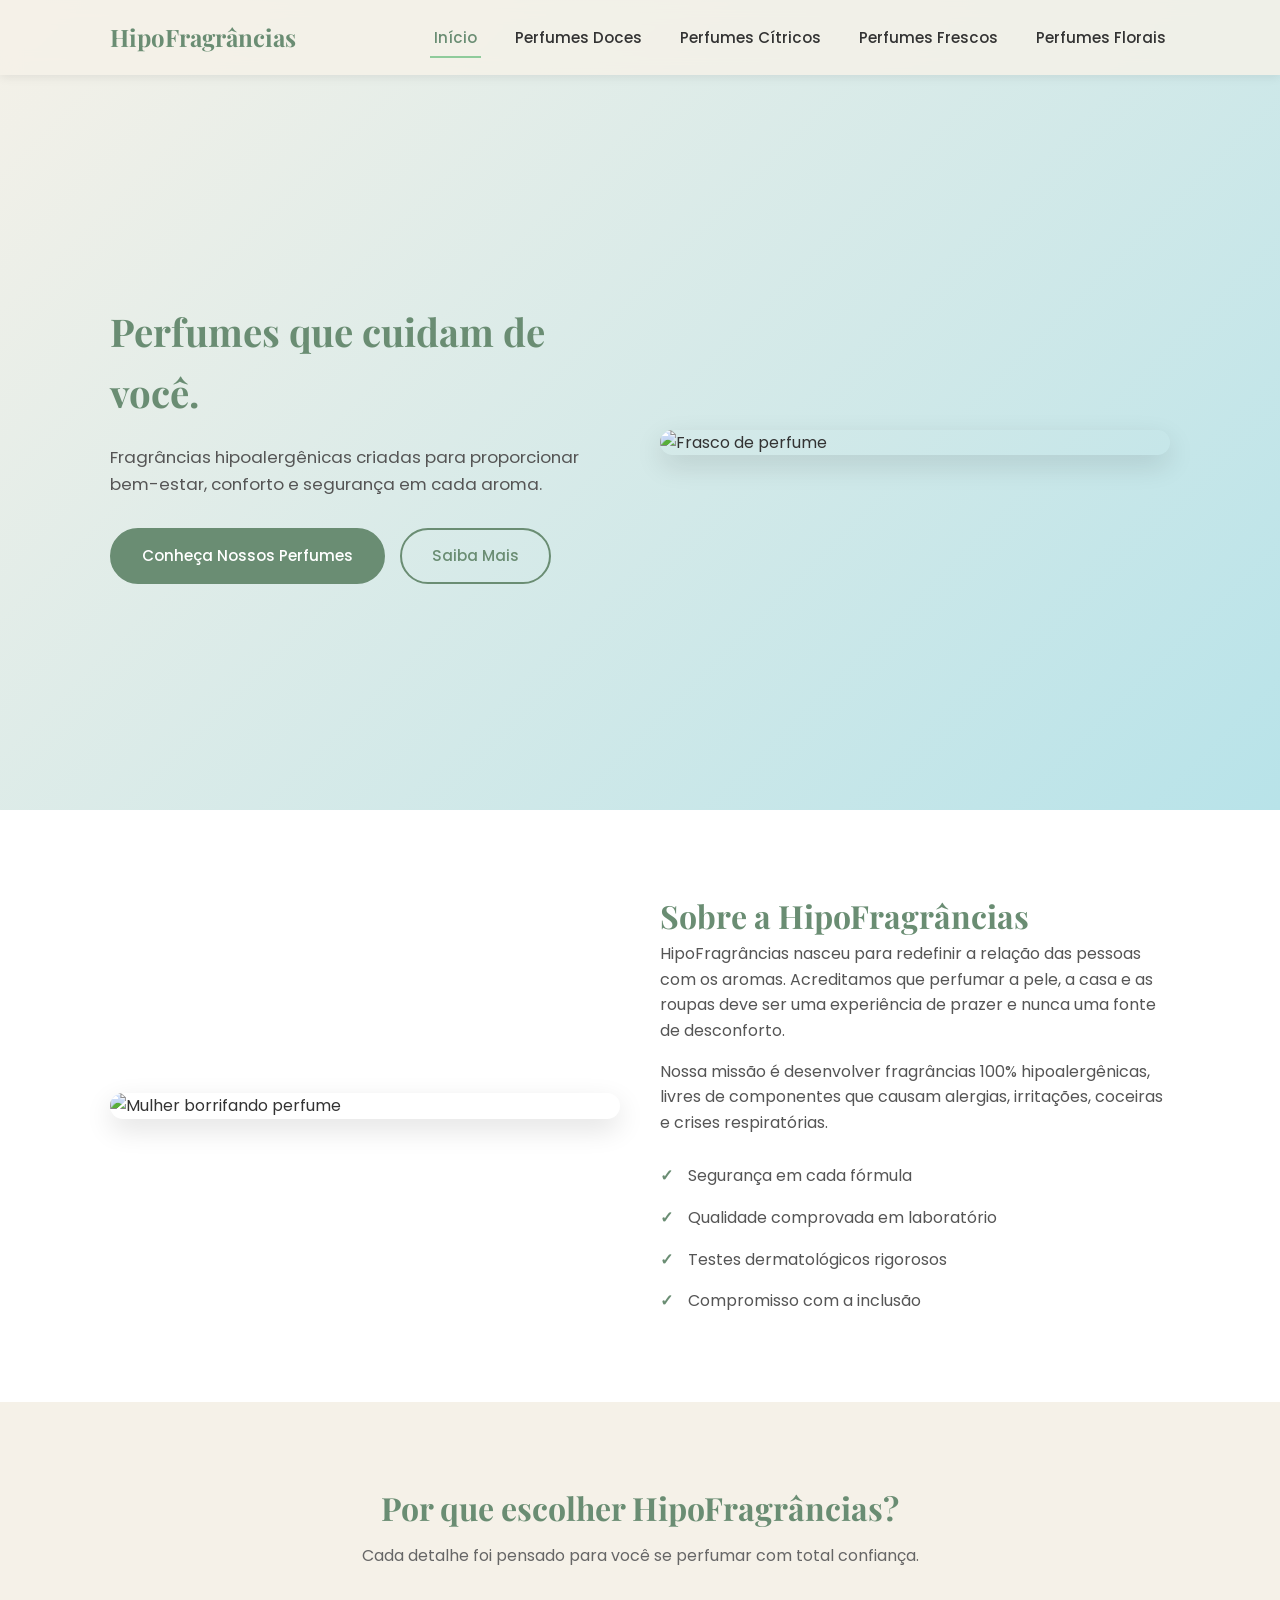
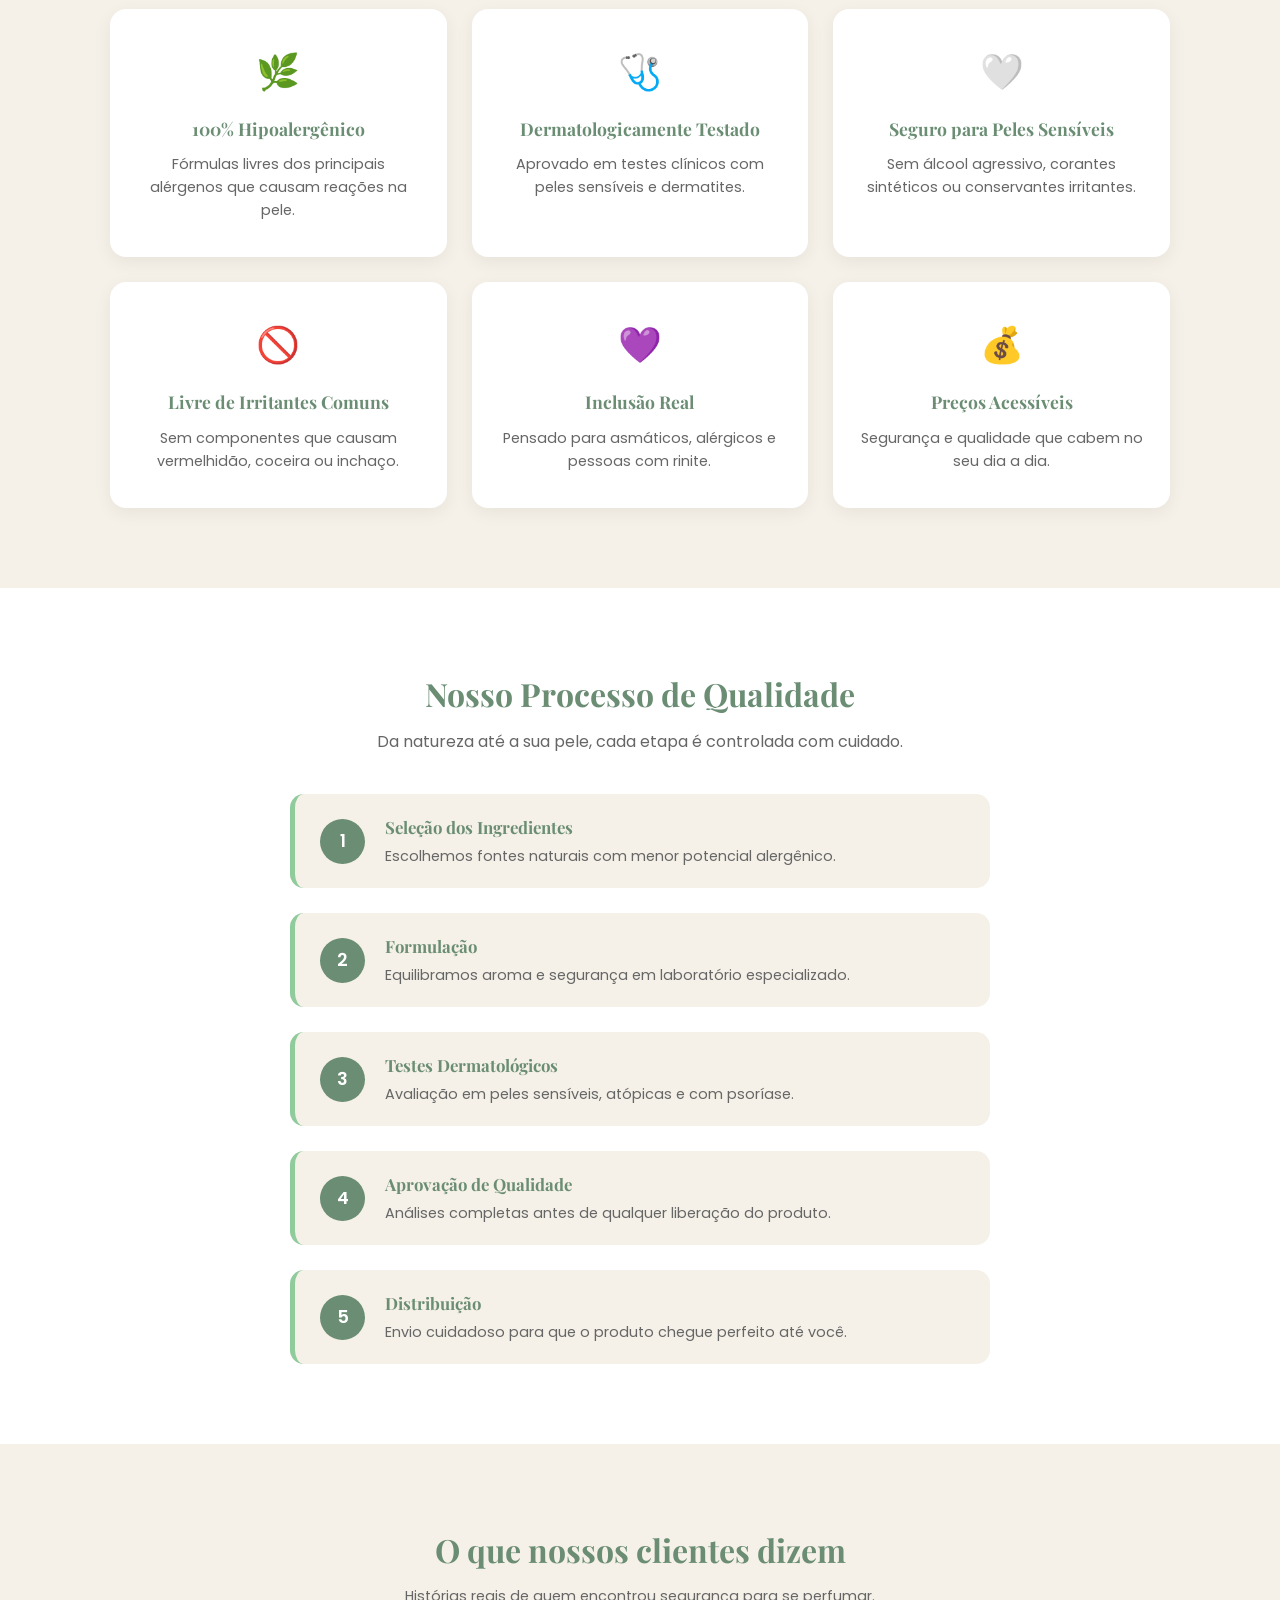
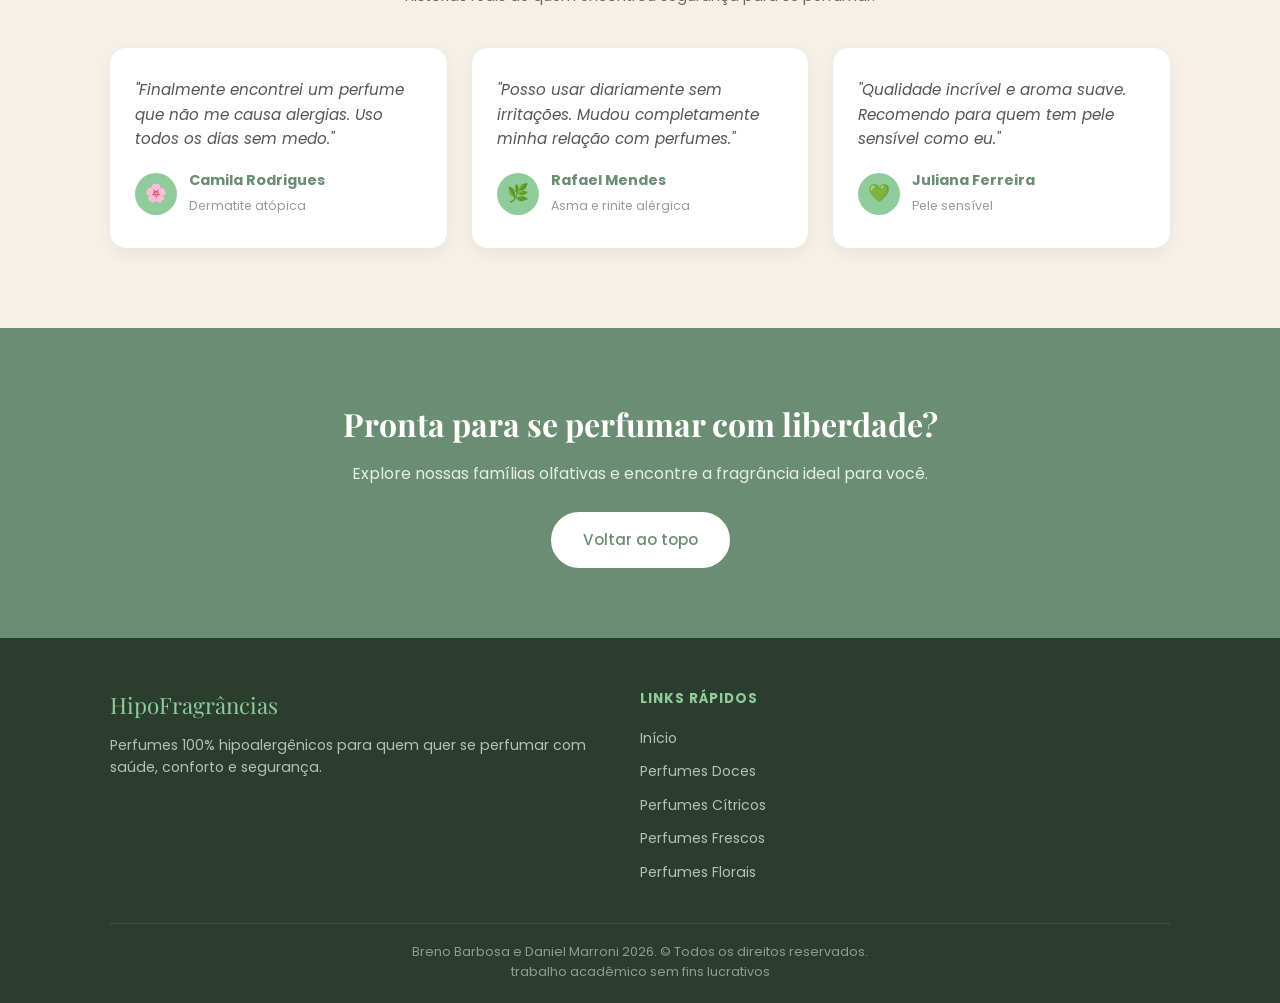
==== index.html @ e30b5a6f "Add files via upload" ====
<!DOCTYPE html>
<html lang="pt-BR">
<head>
  <meta charset="UTF-8">
  <meta name="viewport" content="width=device-width, initial-scale=1.0">
  <title>HipoFragrâncias - Perfumes Hipoalergênicos</title>
  <meta name="description" content="HipoFragrâncias: perfumes 100% hipoalergênicos, dermatologicamente testados, seguros para peles sensíveis, alérgicos, asmáticos e portadores de dermatite e psoríase.">
  <meta name="keywords" content="perfume hipoalergênico, fragrância sem alergia, perfume pele sensível, dermatite, psoríase, asma, rinite">
  <meta name="author" content="HipoFragrâncias">
  <link rel="stylesheet" href="style.css">
</head>
<body>

  <header>
    <nav class="menu">
      <a href="index.html" class="logo">HipoFragrâncias</a>
      <ul class="menu-links">
        <li><a href="index.html" class="ativo">Início</a></li>
        <li><a href="doces.html">Perfumes Doces</a></li>
        <li><a href="citricos.html">Perfumes Cítricos</a></li>
        <li><a href="frescos.html">Perfumes Frescos</a></li>
        <li><a href="florais.html">Perfumes Florais</a></li>
      </ul>
    </nav>
  </header>

  <main>

    <!-- HERO -->
    <section class="hero">
      <div class="container">
        <div class="hero-texto">
          <h1>Perfumes que cuidam de você.</h1>
          <p>Fragrâncias hipoalergênicas criadas para proporcionar bem-estar, conforto e segurança em cada aroma.</p>
          <div class="hero-botoes">
            <a href="doces.html" class="btn btn-primario">Conheça Nossos Perfumes</a>
            <a href="#sobre" class="btn btn-secundario">Saiba Mais</a>
          </div>
        </div>
        <div class="hero-imagem">
          <img src="https://down-br.img.susercontent.com/file/br-11134207-7r98o-md8eh5cwuecyc3" alt="Frasco de perfume">
        </div>
      </div>
    </section>

    <!-- SOBRE -->
    <section class="sobre" id="sobre">
      <div class="container">
        <div class="sobre-imagem">
          <img src="https://blog.giovannababy.com.br/wordpress/wp-content/uploads/2021/12/future-of-fragrance-lede-scaled-e1638587434741-1568x1260.jpg" alt="Mulher borrifando perfume">
        </div>
        <div class="sobre-texto">
          <h2>Sobre a HipoFragrâncias</h2>
          <p>HipoFragrâncias nasceu para redefinir a relação das pessoas com os aromas. Acreditamos que perfumar a pele, a casa e as roupas deve ser uma experiência de prazer e nunca uma fonte de desconforto.</p>
          <p>Nossa missão é desenvolver fragrâncias 100% hipoalergênicas, livres de componentes que causam alergias, irritações, coceiras e crises respiratórias.</p>
          <ul class="lista-sobre">
            <li>Segurança em cada fórmula</li>
            <li>Qualidade comprovada em laboratório</li>
            <li>Testes dermatológicos rigorosos</li>
            <li>Compromisso com a inclusão</li>
          </ul>
        </div>
      </div>
    </section>

    <!-- DIFERENCIAIS -->
    <section class="diferenciais">
      <div class="container">
        <h2 class="titulo-secao">Por que escolher HipoFragrâncias?</h2>
        <p class="subtitulo-secao">Cada detalhe foi pensado para você se perfumar com total confiança.</p>
        <div class="cards-grid">
          <div class="card">
            <div class="card-icone">🌿</div>
            <h3>100% Hipoalergênico</h3>
            <p>Fórmulas livres dos principais alérgenos que causam reações na pele.</p>
          </div>
          <div class="card">
            <div class="card-icone">🩺</div>
            <h3>Dermatologicamente Testado</h3>
            <p>Aprovado em testes clínicos com peles sensíveis e dermatites.</p>
          </div>
          <div class="card">
            <div class="card-icone">🤍</div>
            <h3>Seguro para Peles Sensíveis</h3>
            <p>Sem álcool agressivo, corantes sintéticos ou conservantes irritantes.</p>
          </div>
          <div class="card">
            <div class="card-icone">🚫</div>
            <h3>Livre de Irritantes Comuns</h3>
            <p>Sem componentes que causam vermelhidão, coceira ou inchaço.</p>
          </div>
          <div class="card">
            <div class="card-icone">💜</div>
            <h3>Inclusão Real</h3>
            <p>Pensado para asmáticos, alérgicos e pessoas com rinite.</p>
          </div>
          <div class="card">
            <div class="card-icone">💰</div>
            <h3>Preços Acessíveis</h3>
            <p>Segurança e qualidade que cabem no seu dia a dia.</p>
          </div>
        </div>
      </div>
    </section>

    <!-- PROCESSO DE QUALIDADE -->
    <section class="processo">
      <div class="container">
        <h2 class="titulo-secao">Nosso Processo de Qualidade</h2>
        <p class="subtitulo-secao">Da natureza até a sua pele, cada etapa é controlada com cuidado.</p>
        <div class="timeline">
          <div class="etapa">
            <div class="etapa-numero">1</div>
            <div>
              <h3>Seleção dos Ingredientes</h3>
              <p>Escolhemos fontes naturais com menor potencial alergênico.</p>
            </div>
          </div>
          <div class="etapa">
            <div class="etapa-numero">2</div>
            <div>
              <h3>Formulação</h3>
              <p>Equilibramos aroma e segurança em laboratório especializado.</p>
            </div>
          </div>
          <div class="etapa">
            <div class="etapa-numero">3</div>
            <div>
              <h3>Testes Dermatológicos</h3>
              <p>Avaliação em peles sensíveis, atópicas e com psoríase.</p>
            </div>
          </div>
          <div class="etapa">
            <div class="etapa-numero">4</div>
            <div>
              <h3>Aprovação de Qualidade</h3>
              <p>Análises completas antes de qualquer liberação do produto.</p>
            </div>
          </div>
          <div class="etapa">
            <div class="etapa-numero">5</div>
            <div>
              <h3>Distribuição</h3>
              <p>Envio cuidadoso para que o produto chegue perfeito até você.</p>
            </div>
          </div>
        </div>
      </div>
    </section>

    <!-- DEPOIMENTOS -->
    <section class="depoimentos">
      <div class="container">
        <h2 class="titulo-secao">O que nossos clientes dizem</h2>
        <p class="subtitulo-secao">Histórias reais de quem encontrou segurança para se perfumar.</p>
        <div class="depoimentos-grid">
          <div class="depoimento">
            <p>"Finalmente encontrei um perfume que não me causa alergias. Uso todos os dias sem medo."</p>
            <div class="depoimento-autor">
              <div class="avatar">🌸</div>
              <div>
                <strong>Camila Rodrigues</strong>
                <span>Dermatite atópica</span>
              </div>
            </div>
          </div>
          <div class="depoimento">
            <p>"Posso usar diariamente sem irritações. Mudou completamente minha relação com perfumes."</p>
            <div class="depoimento-autor">
              <div class="avatar">🌿</div>
              <div>
                <strong>Rafael Mendes</strong>
                <span>Asma e rinite alérgica</span>
              </div>
            </div>
          </div>
          <div class="depoimento">
            <p>"Qualidade incrível e aroma suave. Recomendo para quem tem pele sensível como eu."</p>
            <div class="depoimento-autor">
              <div class="avatar">💚</div>
              <div>
                <strong>Juliana Ferreira</strong>
                <span>Pele sensível</span>
              </div>
            </div>
          </div>
        </div>
      </div>
    </section>

    <!-- CTA -->
    <section class="cta">
      <h2>Pronta para se perfumar com liberdade?</h2>
      <p>Explore nossas famílias olfativas e encontre a fragrância ideal para você.</p>
      <a href="#" class="btn btn-primario">Voltar ao topo</a>
    </section>

  </main>

  <footer>
    <div class="container">
      <div class="footer-grid">
        <div>
          <div class="footer-logo">HipoFragrâncias</div>
          <p>Perfumes 100% hipoalergênicos para quem quer se perfumar com saúde, conforto e segurança.</p>
        </div>
        <div>
          <h4>Links Rápidos</h4>
          <ul>
            <li><a href="index.html">Início</a></li>
            <li><a href="doces.html">Perfumes Doces</a></li>
            <li><a href="citricos.html">Perfumes Cítricos</a></li>
            <li><a href="frescos.html">Perfumes Frescos</a></li>
            <li><a href="florais.html">Perfumes Florais</a></li>
          </ul>
        </div>
      </div>
      <div class="footer-base">
        <p>Breno Barbosa e Daniel Marroni 2026. &copy Todos os direitos reservados.
          <br>trabalho acadêmico sem fins lucrativos
        </p>
      </div>
    </div>
  </footer>

</body>
</html>
---- style.css ----
/* ==========================================================
   HipoFragrâncias - style.css
   Trabalho de Programação Web - Desenvolvimento de Sistemas
   ========================================================== */

@import url('https://fonts.googleapis.com/css2?family=Playfair+Display:wght@600;700&family=Poppins:wght@300;400;500;600&display=swap');

:root {
  --verde: #8FCB9B;
  --azul-claro: #B8E3E9;
  --creme: #F5F1E8;
  --branco: #FFFFFF;
  --texto: #333333;
  --detalhe: #6A8D73;
}

/* Reset básico */
* { margin: 0; padding: 0; box-sizing: border-box; }
html { scroll-behavior: smooth; }
body {
  font-family: 'Poppins', sans-serif;
  color: var(--texto);
  background-color: var(--creme);
  line-height: 1.6;
}
img { max-width: 100%; display: block; }
a { text-decoration: none; color: inherit; }
ul { list-style: none; }

h1, h2, h3 { font-family: 'Playfair Display', serif; color: var(--detalhe); }
h1 { font-size: 2.4rem; }
h2 { font-size: 2rem; }
h3 { font-size: 1.3rem; }

.container { max-width: 1100px; margin: 0 auto; padding: 0 20px; }

.titulo-secao { text-align: center; margin-bottom: 10px; }
.subtitulo-secao { text-align: center; color: #666; max-width: 600px; margin: 0 auto 40px; }

/* Botões */
.btn {
  display: inline-block;
  padding: 14px 30px;
  border-radius: 30px;
  font-weight: 500;
  font-size: 0.95rem;
  transition: 0.3s;
  cursor: pointer;
  border: 2px solid transparent;
}
.btn-primario { background-color: var(--detalhe); color: var(--branco); border-color: var(--detalhe); }
.btn-primario:hover { background-color: var(--verde); border-color: var(--verde); }
.btn-secundario { background-color: transparent; color: var(--detalhe); border-color: var(--detalhe); }
.btn-secundario:hover { background-color: var(--detalhe); color: var(--branco); }

/* Cabeçalho / Menu */
header {
  position: fixed;
  top: 0; left: 0; width: 100%;
  background-color: rgba(245, 241, 232, 0.85);
  backdrop-filter: blur(10px);
  box-shadow: 0 2px 10px rgba(0, 0, 0, 0.08);
  z-index: 1000;
}
.menu {
  display: flex;
  justify-content: space-between;
  align-items: center;
  height: 75px;
  max-width: 1100px;
  margin: 0 auto;
  padding: 0 20px;
}
.logo { font-family: 'Playfair Display', serif; font-size: 1.5rem; font-weight: 700; color: var(--detalhe); }
.menu-links { display: flex; gap: 30px; }
.menu-links a {
  font-size: 0.95rem;
  font-weight: 500;
  padding: 8px 4px;
  border-bottom: 2px solid transparent;
  transition: 0.3s;
}
.menu-links a:hover,
.menu-links a.ativo { color: var(--detalhe); border-bottom-color: var(--verde); }

/* Hero */
.hero {
  min-height: 90vh;
  display: flex;
  align-items: center;
  padding-top: 75px;
  background: linear-gradient(135deg, var(--creme), var(--azul-claro));
}
.hero .container,
.sobre .container {
  display: grid;
  grid-template-columns: 1fr 1fr;
  gap: 40px;
  align-items: center;
}
.hero-texto h1 { margin-bottom: 20px; }
.hero-texto p { font-size: 1.05rem; color: #555; margin-bottom: 30px; max-width: 480px; }
.hero-botoes { display: flex; gap: 15px; flex-wrap: wrap; }
.hero-imagem img,
.sobre-imagem img { border-radius: 20px; box-shadow: 0 10px 28px rgba(0, 0, 0, 0.12); }

/* Sobre */
.sobre { padding: 80px 0; background-color: var(--branco); }
.sobre-texto p { margin-bottom: 15px; color: #555; }
.lista-sobre { margin-top: 20px; }
.lista-sobre li { padding: 8px 0 8px 28px; position: relative; color: #555; }
.lista-sobre li::before { content: "✓"; position: absolute; left: 0; color: var(--detalhe); font-weight: 700; }

/* Diferenciais / Depoimentos (grids de 3 colunas) */
.diferenciais { padding: 80px 0; background-color: var(--creme); }
.depoimentos { padding: 80px 0; background-color: var(--creme); }
.cards-grid,
.depoimentos-grid,
.perfumes-grid { display: grid; grid-template-columns: repeat(3, 1fr); gap: 25px; }

.card,
.depoimento {
  background-color: var(--branco);
  border-radius: 16px;
  padding: 30px 25px;
  box-shadow: 0 5px 18px rgba(0, 0, 0, 0.06);
  transition: 0.3s;
}
.card { text-align: center; padding: 35px 25px; }
.card:hover,
.depoimento:hover { transform: translateY(-6px); box-shadow: 0 12px 25px rgba(0, 0, 0, 0.1); }
.card-icone { font-size: 2.2rem; margin-bottom: 15px; }
.card h3 { margin-bottom: 10px; font-size: 1.1rem; }
.card p,
.depoimentos p,
.depoimento p { color: #666; font-size: 0.9rem; }

.depoimento p { font-style: italic; color: #555; margin-bottom: 18px; font-size: 0.95rem; }
.depoimento-autor { display: flex; align-items: center; gap: 12px; }
.avatar {
  width: 42px; height: 42px;
  border-radius: 50%;
  background-color: var(--verde);
  display: flex; align-items: center; justify-content: center;
  font-size: 1.1rem;
  flex-shrink: 0;
}
.depoimento-autor strong { display: block; font-size: 0.9rem; color: var(--detalhe); }
.depoimento-autor span { font-size: 0.78rem; color: #999; }

/* Processo de qualidade (timeline) */
.processo { padding: 80px 0; background-color: var(--branco); }
.timeline { display: flex; flex-direction: column; gap: 25px; max-width: 700px; margin: 0 auto; }
.etapa {
  display: flex;
  align-items: center;
  gap: 20px;
  background-color: var(--creme);
  border-radius: 14px;
  padding: 20px 25px;
  border-left: 5px solid var(--verde);
}
.etapa-numero {
  width: 45px; height: 45px;
  flex-shrink: 0;
  border-radius: 50%;
  background-color: var(--detalhe);
  color: var(--branco);
  display: flex; align-items: center; justify-content: center;
  font-weight: 600;
  font-size: 1.1rem;
}
.etapa h3 { font-size: 1.05rem; margin-bottom: 4px; }
.etapa p { color: #666; font-size: 0.9rem; }

/* Banner interno das páginas de perfume */
.banner-pagina {
  padding: 75px 0 60px;
  text-align: center;
  background: linear-gradient(135deg, var(--azul-claro), var(--creme));
}
.banner-pagina h1 { margin-top: 30px; margin-bottom: 15px; }
.banner-pagina p { max-width: 600px; margin: 0 auto; color: #555; }

.intro-familia { padding: 40px 0; background-color: var(--branco); }
.intro-familia-box {
  display: flex;
  align-items: center;
  gap: 20px;
  background-color: var(--creme);
  border-radius: 16px;
  padding: 25px 30px;
}
.intro-familia-box span { font-size: 2.5rem; }
.intro-familia-box p { color: #555; }

/* Grid de perfumes (cards de produto) */
.perfumes { padding: 60px 0 90px; background-color: var(--creme); }
.perfume-card {
  background-color: var(--branco);
  border-radius: 16px;
  overflow: hidden;
  box-shadow: 0 5px 18px rgba(0, 0, 0, 0.08);
  transition: 0.3s;
  position: relative;
}
.perfume-card:hover { transform: translateY(-6px); box-shadow: 0 14px 28px rgba(0, 0, 0, 0.12); }
.perfume-card img { width: 100%; height: 220px; object-fit: cover; }
.selo {
  position: absolute;
  top: 14px; right: 14px;
  background-color: var(--verde);
  color: var(--branco);
  font-size: 0.7rem;
  font-weight: 600;
  padding: 6px 12px;
  border-radius: 20px;
}
.perfume-info { padding: 22px; }
.perfume-info h3 { margin-bottom: 10px; }
.perfume-info p { color: #666; font-size: 0.9rem; margin-bottom: 15px; }
.notas { display: flex; flex-wrap: wrap; gap: 8px; }
.nota { background-color: var(--azul-claro); color: var(--texto); font-size: 0.75rem; padding: 5px 12px; border-radius: 20px; }

/* Chamada final (CTA) */
.cta { background-color: var(--detalhe); color: var(--branco); text-align: center; padding: 70px 20px; }
.cta h2 { color: var(--branco); margin-bottom: 12px; }
.cta p { margin-bottom: 25px; color: #e5efe6; }
.cta .btn-primario { background-color: var(--branco); color: var(--detalhe); border-color: var(--branco); }
.cta .btn-primario:hover { background-color: var(--creme); }

/* Rodapé */
footer { background-color: #2b3d2f; color: #cfded2; padding: 50px 0 20px; }
.footer-grid { display: grid; grid-template-columns: 2fr 1fr 1fr; gap: 35px; padding-bottom: 30px; }
.footer-grid h4 { color: var(--verde); font-size: 0.85rem; letter-spacing: 1px; text-transform: uppercase; margin-bottom: 15px; }
.footer-logo { font-family: 'Playfair Display', serif; font-size: 1.4rem; color: var(--verde); margin-bottom: 10px; }
.footer-grid p { font-size: 0.88rem; color: #b3c2b6; }
.footer-grid ul li { margin-bottom: 8px; }
.footer-grid ul a { font-size: 0.88rem; color: #b3c2b6; }
.footer-grid ul a:hover { color: var(--verde); }
.footer-redes { display: flex; gap: 12px; margin-top: 10px; }
.footer-redes a {
  width: 38px; height: 38px;
  border-radius: 50%;
  background-color: rgba(143, 203, 155, 0.15);
  display: flex; align-items: center; justify-content: center;
}
.footer-base {
  text-align: center;
  border-top: 1px solid rgba(255, 255, 255, 0.1);
  padding-top: 18px;
  font-size: 0.8rem;
  color: #8aa08d;
}

/* ==========================================================
   RESPONSIVIDADE
   ========================================================== */
@media (max-width: 900px) {
  .hero .container,
  .sobre .container { grid-template-columns: 1fr; text-align: center; }
  .hero-texto p { margin: 0 auto 30px; }
  .hero-botoes { justify-content: center; }
  .cards-grid,
  .depoimentos-grid,
  .perfumes-grid { grid-template-columns: repeat(2, 1fr); }
  .footer-grid { grid-template-columns: 1fr 1fr; }
}

@media (max-width: 600px) {
  h1 { font-size: 1.9rem; }
  h2 { font-size: 1.6rem; }
  .menu-links { gap: 12px; }
  .menu-links a { font-size: 0.8rem; }
  .cards-grid,
  .depoimentos-grid,
  .perfumes-grid { grid-template-columns: 1fr; }
  .footer-grid { grid-template-columns: 1fr; text-align: center; }
  .footer-redes { justify-content: center; }
  .intro-familia-box,
  .etapa { flex-direction: column; text-align: center; }
}
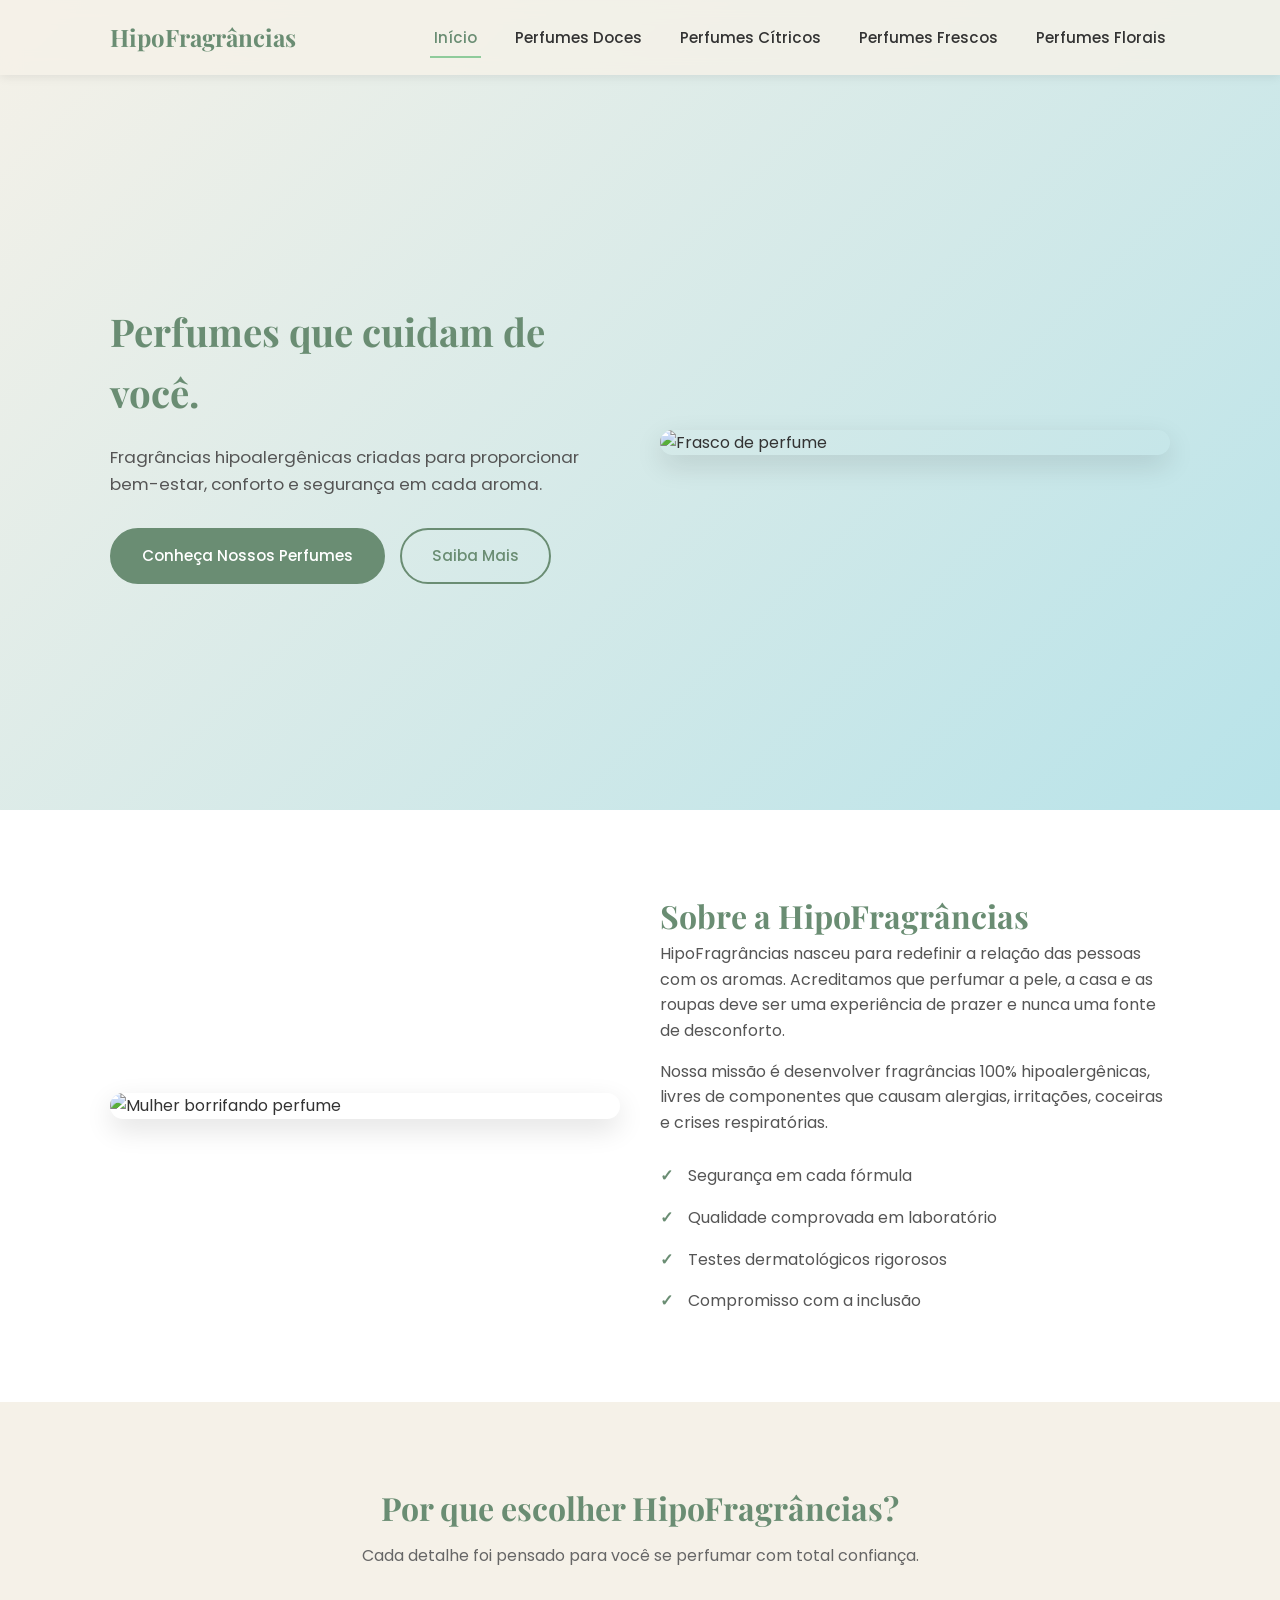
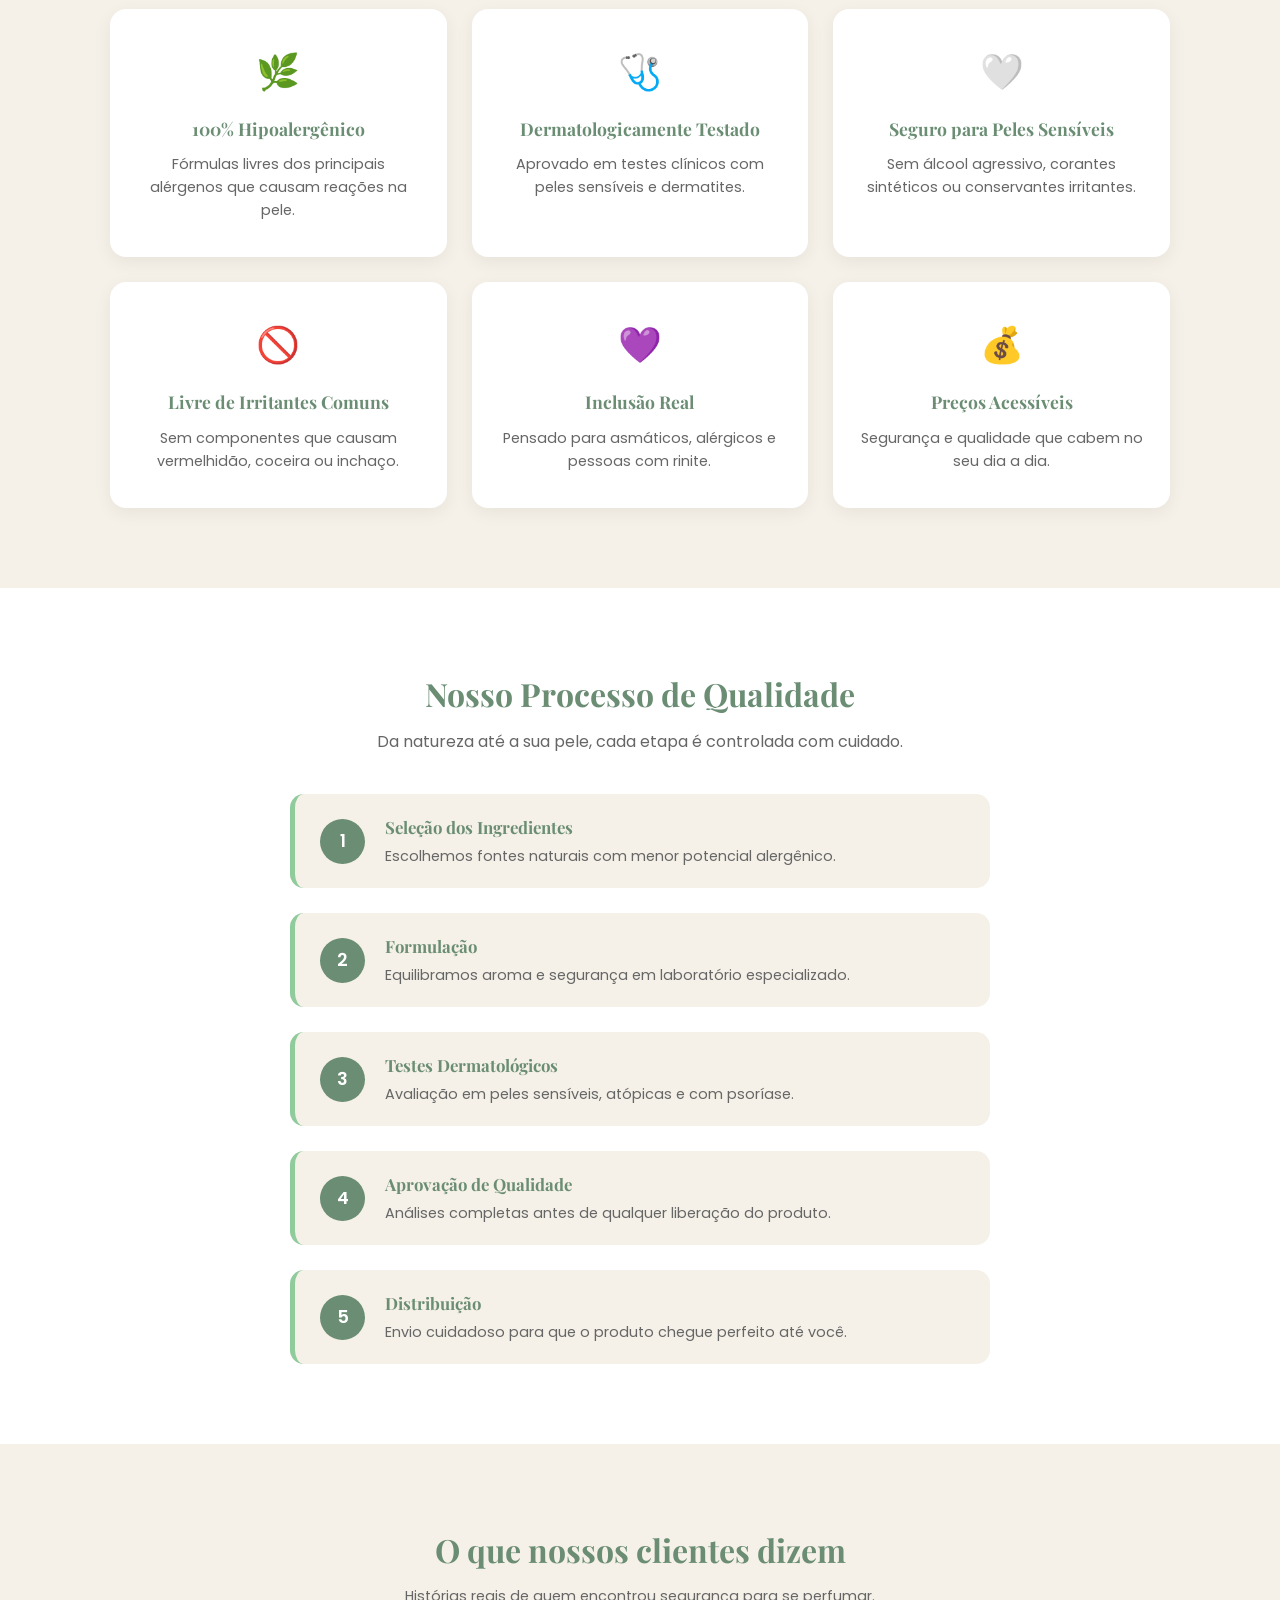
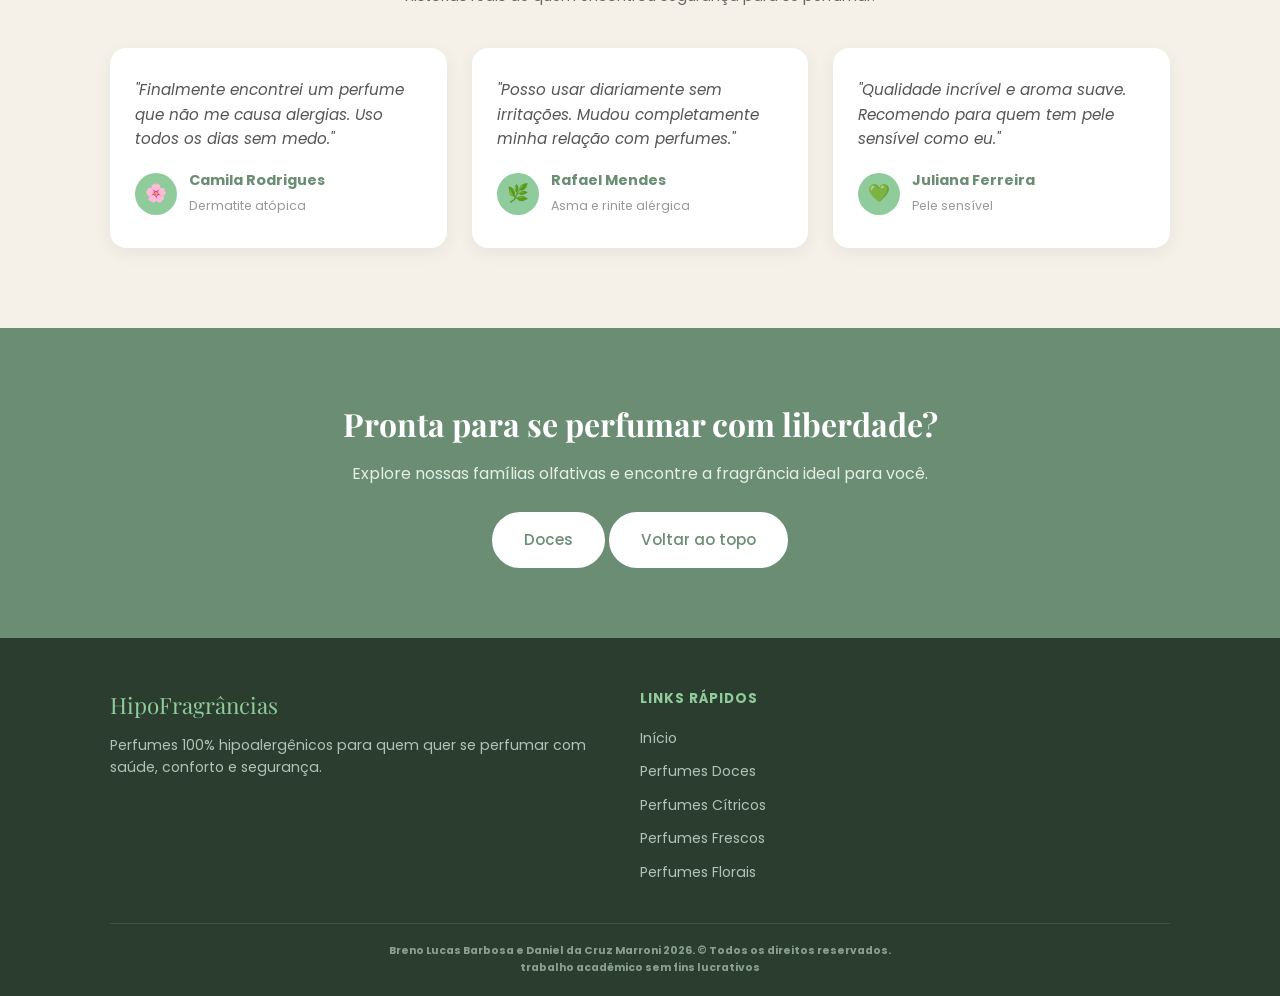
==== commit 915776cc: "Add files via upload" ====
--- a/index.html
+++ b/index.html
@@ -8,6 +8,7 @@
   <meta name="keywords" content="perfume hipoalergênico, fragrância sem alergia, perfume pele sensível, dermatite, psoríase, asma, rinite">
   <meta name="author" content="HipoFragrâncias">
   <link rel="stylesheet" href="style.css">
+  <link rel="icon" type="image/jpg" href="img/icone.png">
 </head>
 <body>
 
@@ -192,6 +193,7 @@
     <section class="cta">
       <h2>Pronta para se perfumar com liberdade?</h2>
       <p>Explore nossas famílias olfativas e encontre a fragrância ideal para você.</p>
+      <a href="doces.html" class="btn btn-primario">Doces</a>
       <a href="#" class="btn btn-primario">Voltar ao topo</a>
     </section>
 
@@ -216,9 +218,9 @@
         </div>
       </div>
       <div class="footer-base">
-        <p>Breno Barbosa e Daniel Marroni 2026. &copy Todos os direitos reservados.
+        <h5>Breno Lucas Barbosa e Daniel da Cruz Marroni 2026. &copy Todos os direitos reservados.
           <br>trabalho acadêmico sem fins lucrativos
-        </p>
+        </h5>
       </div>
     </div>
   </footer>
